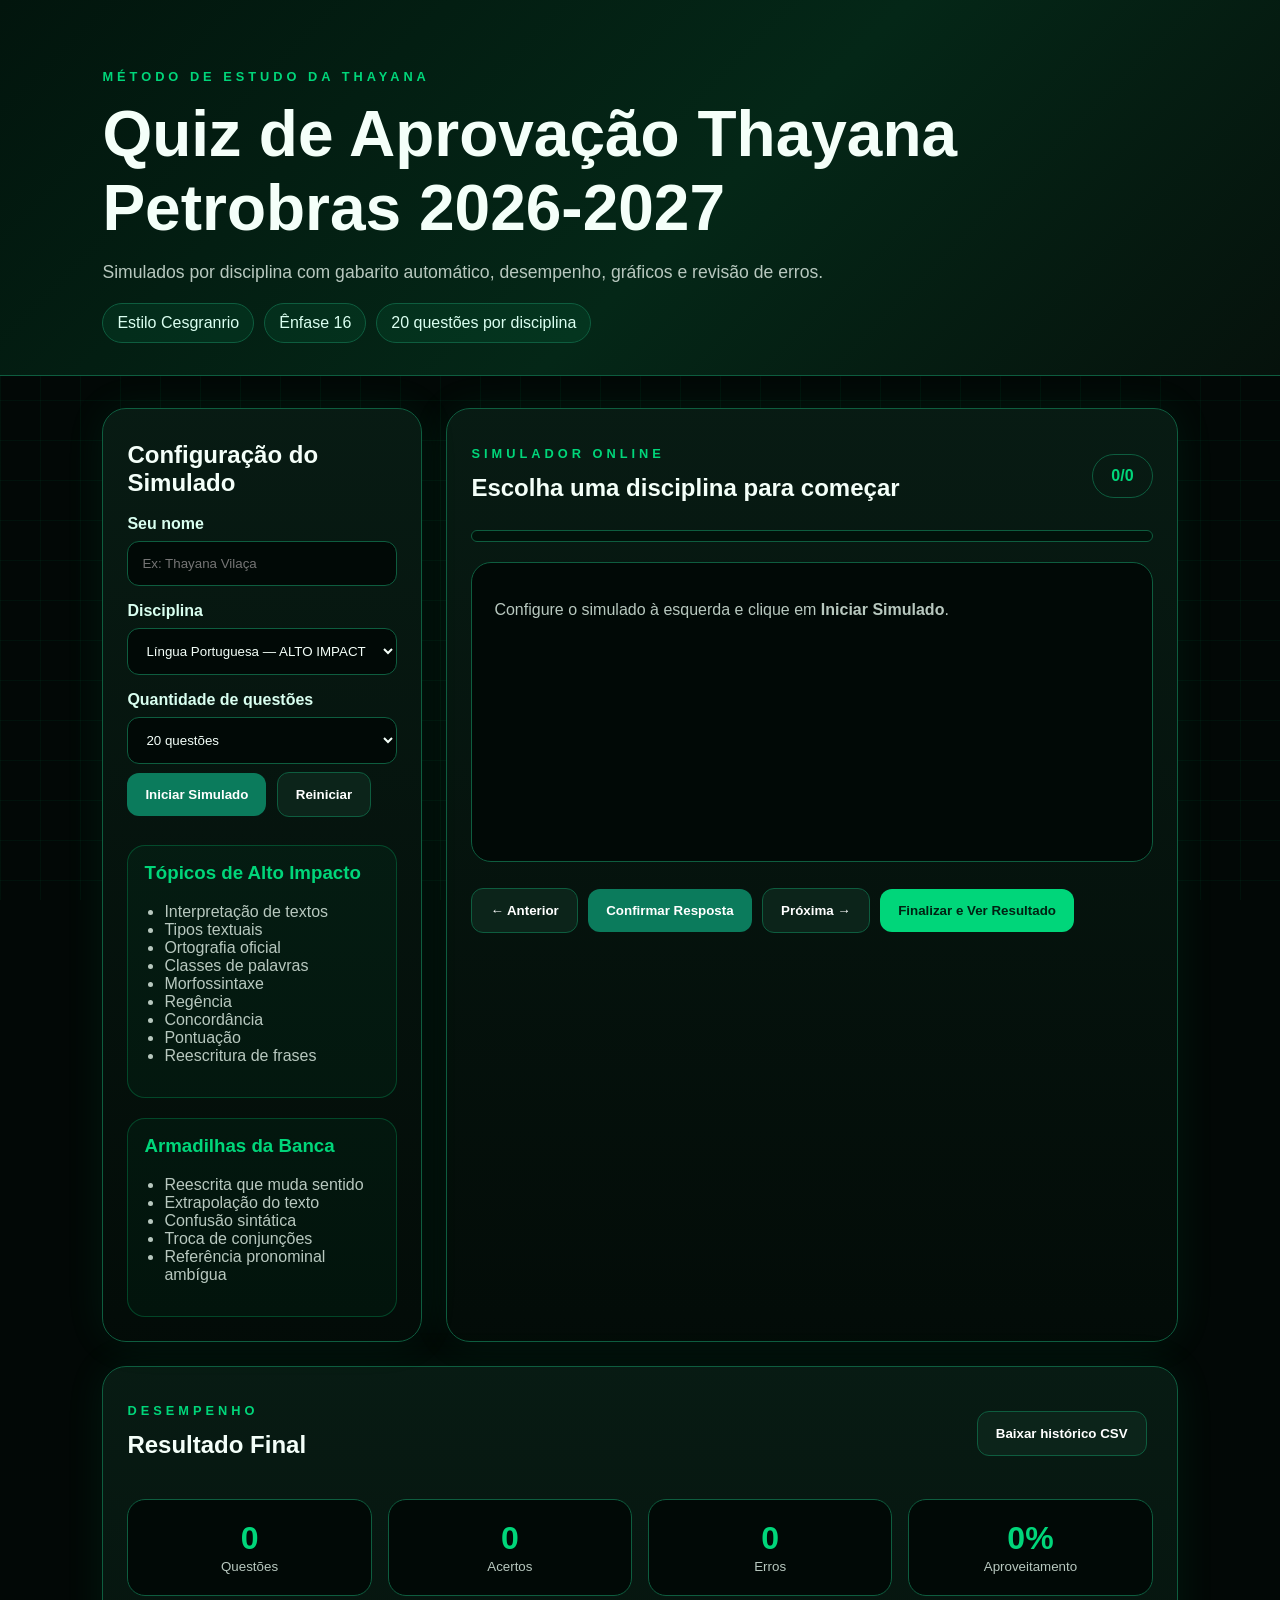
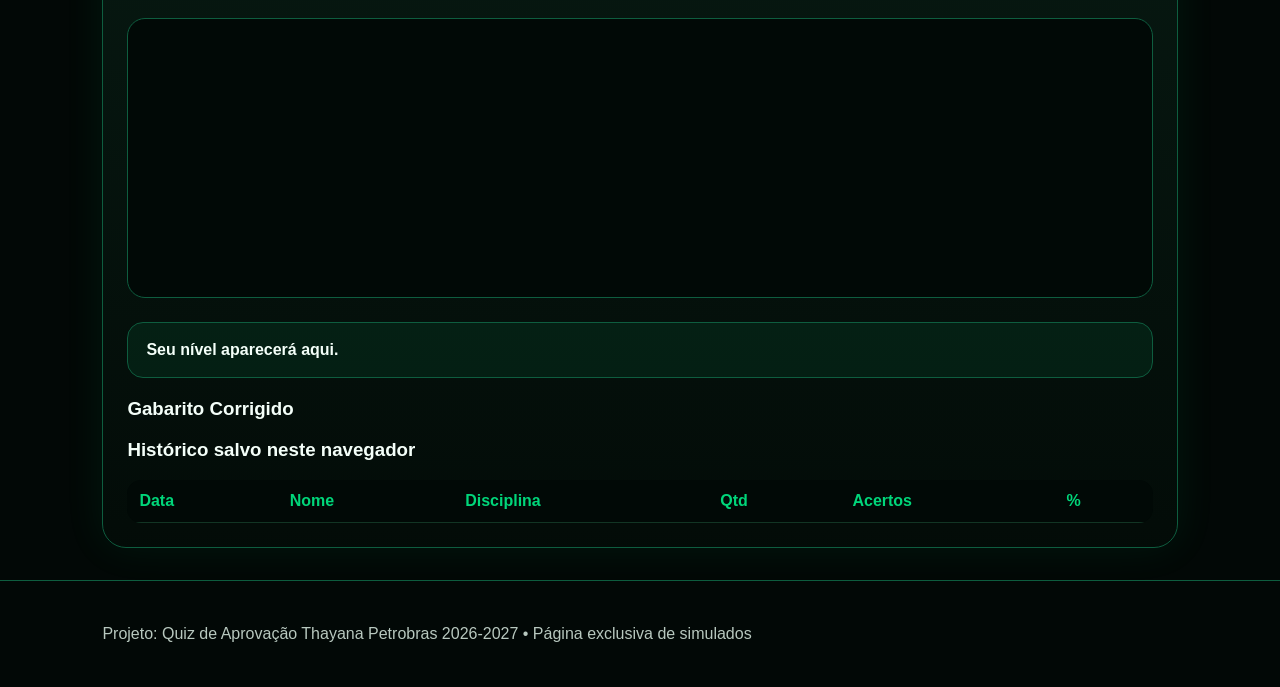
==== quiz.html @ 4c6f1f70 "Add files via upload" ====
<!DOCTYPE html>
<html lang="pt-BR">
<head>
  <meta charset="UTF-8" />
  <meta name="viewport" content="width=device-width, initial-scale=1.0" />
  <title>Quiz de Aprovação Thayana Petrobras 2026-2027</title>
  <link rel="stylesheet" href="quiz.css" />
</head>
<body>
  <div class="bg-grid"></div>

  <header class="hero">
    <div class="hero-content">
      <p class="eyebrow">Método de Estudo da Thayana</p>
      <h1>Quiz de Aprovação Thayana Petrobras 2026-2027</h1>
      <p class="subtitle">Simulados por disciplina com gabarito automático, desempenho, gráficos e revisão de erros.</p>
      <div class="hero-badges">
        <span>Estilo Cesgranrio</span>
        <span>Ênfase 16</span>
        <span>20 questões por disciplina</span>
      </div>
    </div>
  </header>

  <main class="app">
    <section class="panel config-panel">
      <h2>Configuração do Simulado</h2>
      <label for="studentName">Seu nome</label>
      <input id="studentName" type="text" placeholder="Ex: Thayana Vilaça" />

      <label for="disciplineSelect">Disciplina</label>
      <select id="disciplineSelect"></select>

      <label for="amountSelect">Quantidade de questões</label>
      <select id="amountSelect">
        <option value="5">5 questões</option>
        <option value="10">10 questões</option>
        <option value="15">15 questões</option>
        <option value="20" selected>20 questões</option>
      </select>

      <button id="startBtn" class="primary">Iniciar Simulado</button>
      <button id="restartBtn" class="secondary">Reiniciar</button>

      <div class="topic-box">
        <h3>Tópicos de Alto Impacto</h3>
        <ul id="topicList"></ul>
      </div>

      <div class="trap-box">
        <h3>Armadilhas da Banca</h3>
        <ul id="trapList"></ul>
      </div>
    </section>

    <section class="panel quiz-panel">
      <div class="quiz-top">
        <div>
          <p class="eyebrow">Simulador Online</p>
          <h2 id="quizTitle">Escolha uma disciplina para começar</h2>
        </div>
        <div class="score-pill"><span id="questionCounter">0/0</span></div>
      </div>
      <div class="progress"><div id="progressBar"></div></div>
      <div id="questionArea" class="question-card">
        <p class="empty">Configure o simulado à esquerda e clique em <strong>Iniciar Simulado</strong>.</p>
      </div>
      <div class="actions">
        <button id="prevBtn" class="secondary">← Anterior</button>
        <button id="confirmBtn" class="primary">Confirmar Resposta</button>
        <button id="nextBtn" class="secondary">Próxima →</button>
        <button id="finishBtn" class="success">Finalizar e Ver Resultado</button>
      </div>
    </section>

    <section class="panel result-panel">
      <div class="result-header">
        <div>
          <p class="eyebrow">Desempenho</p>
          <h2>Resultado Final</h2>
        </div>
        <button id="downloadCsvBtn" class="secondary">Baixar histórico CSV</button>
      </div>

      <div class="stats">
        <div class="stat"><span id="totalQuestions">0</span><small>Questões</small></div>
        <div class="stat"><span id="totalCorrect">0</span><small>Acertos</small></div>
        <div class="stat"><span id="totalWrong">0</span><small>Erros</small></div>
        <div class="stat"><span id="accuracy">0%</span><small>Aproveitamento</small></div>
      </div>

      <canvas id="resultChart" width="600" height="260"></canvas>
      <div id="levelBox" class="level-box">Seu nível aparecerá aqui.</div>

      <h3>Gabarito Corrigido</h3>
      <div id="answerKey" class="answer-key"></div>

      <h3>Histórico salvo neste navegador</h3>
      <div class="table-wrap">
        <table>
          <thead>
            <tr><th>Data</th><th>Nome</th><th>Disciplina</th><th>Qtd</th><th>Acertos</th><th>%</th></tr>
          </thead>
          <tbody id="historyTable"></tbody>
        </table>
      </div>
    </section>
  </main>

  <footer>
    <p>Projeto: Quiz de Aprovação Thayana Petrobras 2026-2027 • Página exclusiva de simulados</p>
  </footer>
  <script src="quiz.js"></script>
</body>
</html>
---- quiz.css ----
:root{--bg:#020806;--card:#06140f;--green:#00d67a;--green2:#0b7b5c;--line:#0e5d3f;--text:#f4fff9;--muted:#b8c8bf;--danger:#ff5959;--warn:#ffd166}
*{box-sizing:border-box} body{margin:0;font-family:Arial,Helvetica,sans-serif;background:var(--bg);color:var(--text)}
.bg-grid{position:fixed;inset:0;z-index:-1;background:linear-gradient(rgba(0,214,122,.05) 1px,transparent 1px),linear-gradient(90deg,rgba(0,214,122,.05) 1px,transparent 1px);background-size:40px 40px}
.hero{padding:56px 8% 32px;background:linear-gradient(135deg,#02150d,#042717 55%,#06120c);border-bottom:1px solid var(--line)}
.eyebrow{color:var(--green);text-transform:uppercase;letter-spacing:4px;font-weight:800;font-size:.8rem}
h1{font-size:clamp(2rem,5vw,4rem);margin:8px 0} h2{margin:8px 0 18px}
.subtitle{color:var(--muted);font-size:1.1rem;max-width:780px}.hero-badges{display:flex;gap:10px;flex-wrap:wrap;margin-top:20px}
.hero-badges span{border:1px solid var(--line);background:rgba(0,214,122,.08);padding:10px 14px;border-radius:999px;color:#dbfff1}
.app{display:grid;grid-template-columns:320px 1fr;gap:24px;padding:32px 8%}
.panel{background:linear-gradient(180deg,rgba(8,28,20,.96),rgba(3,12,8,.96));border:1px solid var(--line);border-radius:24px;padding:24px;box-shadow:0 0 40px rgba(0,214,122,.08)}
.config-panel{position:sticky;top:16px;align-self:start} label{display:block;margin:16px 0 8px;color:#d9fff0;font-weight:700}
input,select{width:100%;padding:14px;border-radius:12px;border:1px solid var(--line);background:#010906;color:var(--text);outline:none}
button{border:0;border-radius:12px;padding:14px 18px;font-weight:800;cursor:pointer;margin:8px 6px 8px 0}.primary{background:var(--green2);color:white}.secondary{background:#0c241a;color:white;border:1px solid var(--line)}.success{background:var(--green);color:#002213}button:hover{filter:brightness(1.15)}
.topic-box,.trap-box{margin-top:20px;padding:16px;border:1px solid rgba(0,214,122,.25);border-radius:18px;background:rgba(0,214,122,.04)}.topic-box h3,.trap-box h3{margin-top:0;color:var(--green)}ul{padding-left:20px;color:var(--muted)}
.quiz-top,.result-header{display:flex;align-items:center;justify-content:space-between;gap:20px}.score-pill{border:1px solid var(--line);border-radius:999px;padding:12px 18px;color:var(--green);font-weight:900}
.progress{width:100%;height:12px;background:#01110a;border-radius:999px;overflow:hidden;border:1px solid var(--line);margin:10px 0 20px}#progressBar{height:100%;width:0%;background:linear-gradient(90deg,var(--green2),var(--green));transition:.3s}
.question-card{min-height:300px;border:1px solid var(--line);border-radius:20px;padding:22px;background:#010906}.empty{color:var(--muted)}.question-title{font-size:1.15rem;line-height:1.5;margin-bottom:18px}
.option{display:block;padding:14px;margin:10px 0;border:1px solid #173b2c;border-radius:12px;cursor:pointer;color:#eafff7}.option:hover{border-color:var(--green)}.option input{width:auto;margin-right:10px}.option.correct{border-color:var(--green);background:rgba(0,214,122,.12)}.option.wrong{border-color:var(--danger);background:rgba(255,89,89,.12)}
.feedback{margin-top:18px;padding:14px;border-radius:12px;background:#081d14;border-left:4px solid var(--green);color:#eafff7}.feedback.wrong{border-left-color:var(--danger)}.actions{margin-top:18px}
.result-panel{grid-column:1/-1}.stats{display:grid;grid-template-columns:repeat(4,1fr);gap:16px;margin:22px 0}.stat{border:1px solid var(--line);border-radius:18px;padding:20px;background:#010906;text-align:center}.stat span{display:block;font-size:2rem;color:var(--green);font-weight:900}.stat small{color:var(--muted)}
canvas{width:100%;max-height:280px;background:#010906;border:1px solid var(--line);border-radius:18px;padding:12px}.level-box{margin:20px 0;padding:18px;border-radius:16px;border:1px solid var(--line);background:rgba(0,214,122,.08);font-weight:800}.answer-key .key-item{border-bottom:1px solid #123524;padding:12px 0;color:#dfffee}.table-wrap{overflow:auto}table{width:100%;border-collapse:collapse;background:#010906;border-radius:14px;overflow:hidden}th,td{padding:12px;border-bottom:1px solid #123524;text-align:left}th{color:var(--green)}
footer{padding:28px 8%;color:var(--muted);border-top:1px solid var(--line)}
@media(max-width:900px){.app{grid-template-columns:1fr;padding:20px}.config-panel{position:static}.stats{grid-template-columns:repeat(2,1fr)}.quiz-top,.result-header{align-items:flex-start;flex-direction:column}}
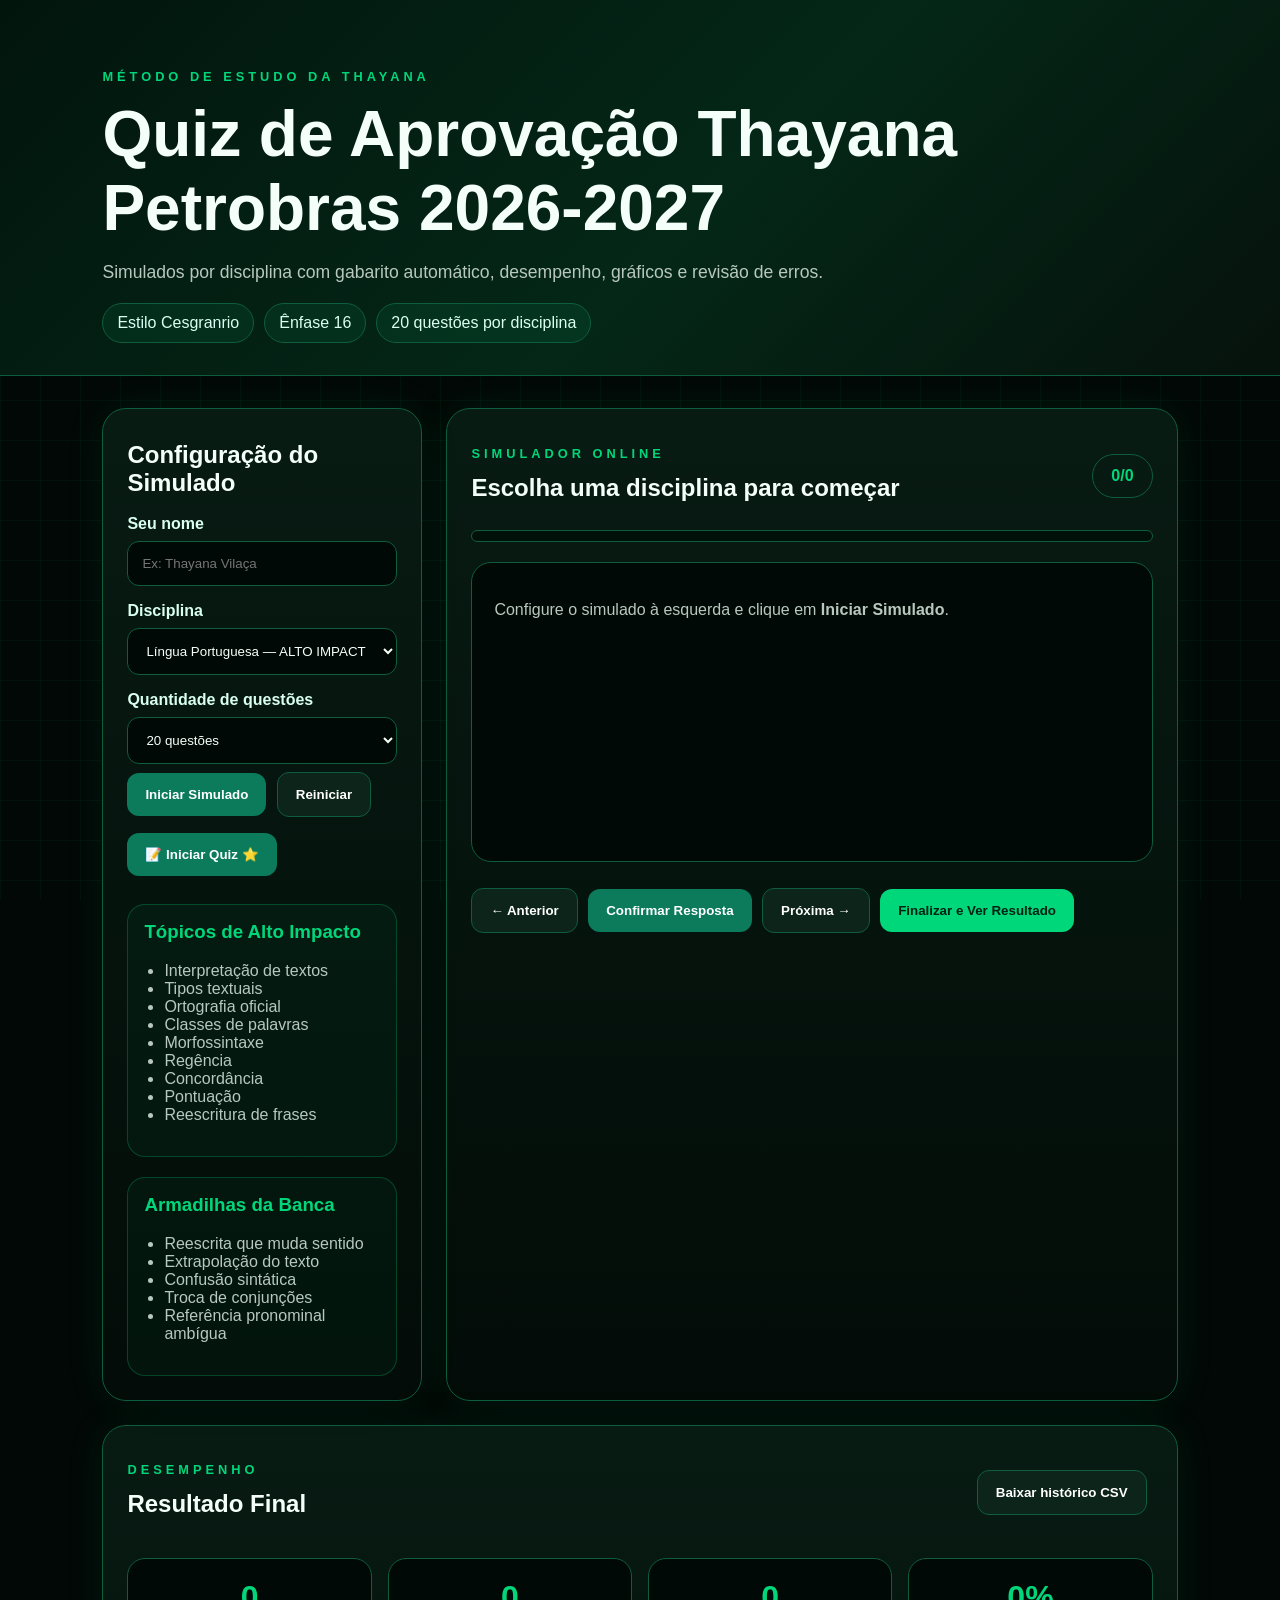
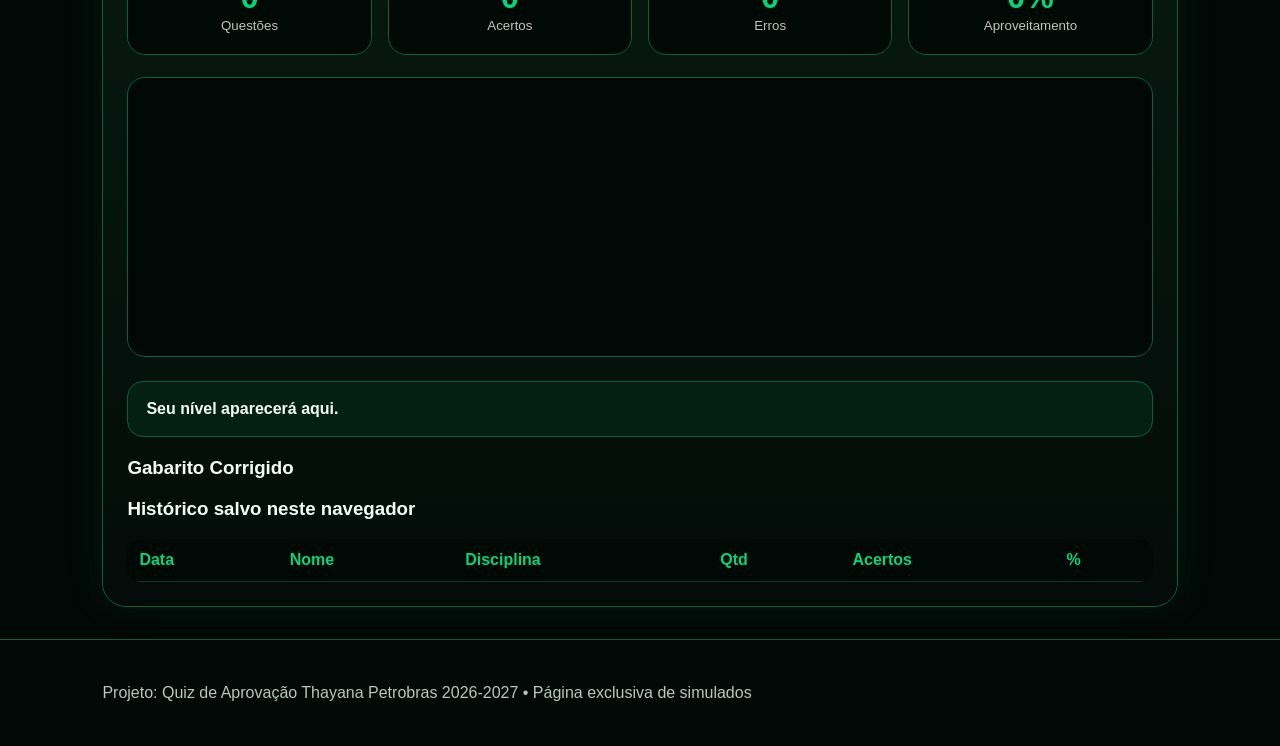
==== commit fae48ab4: "Update quiz.html" ====
--- a/quiz.html
+++ b/quiz.html
@@ -41,6 +41,7 @@
 
       <button id="startBtn" class="primary">Iniciar Simulado</button>
       <button id="restartBtn" class="secondary">Reiniciar</button>
+      <button class="primary">📝 Iniciar Quiz ⭐</button>
 
       <div class="topic-box">
         <h3>Tópicos de Alto Impacto</h3>
@@ -112,4 +113,4 @@
   </footer>
   <script src="quiz.js"></script>
 </body>
-</html>+</html>
--- a/quiz.css
+++ b/quiz.css
@@ -1,23 +1,342 @@
-:root{--bg:#020806;--card:#06140f;--green:#00d67a;--green2:#0b7b5c;--line:#0e5d3f;--text:#f4fff9;--muted:#b8c8bf;--danger:#ff5959;--warn:#ffd166}
-*{box-sizing:border-box} body{margin:0;font-family:Arial,Helvetica,sans-serif;background:var(--bg);color:var(--text)}
-.bg-grid{position:fixed;inset:0;z-index:-1;background:linear-gradient(rgba(0,214,122,.05) 1px,transparent 1px),linear-gradient(90deg,rgba(0,214,122,.05) 1px,transparent 1px);background-size:40px 40px}
-.hero{padding:56px 8% 32px;background:linear-gradient(135deg,#02150d,#042717 55%,#06120c);border-bottom:1px solid var(--line)}
-.eyebrow{color:var(--green);text-transform:uppercase;letter-spacing:4px;font-weight:800;font-size:.8rem}
-h1{font-size:clamp(2rem,5vw,4rem);margin:8px 0} h2{margin:8px 0 18px}
-.subtitle{color:var(--muted);font-size:1.1rem;max-width:780px}.hero-badges{display:flex;gap:10px;flex-wrap:wrap;margin-top:20px}
-.hero-badges span{border:1px solid var(--line);background:rgba(0,214,122,.08);padding:10px 14px;border-radius:999px;color:#dbfff1}
-.app{display:grid;grid-template-columns:320px 1fr;gap:24px;padding:32px 8%}
-.panel{background:linear-gradient(180deg,rgba(8,28,20,.96),rgba(3,12,8,.96));border:1px solid var(--line);border-radius:24px;padding:24px;box-shadow:0 0 40px rgba(0,214,122,.08)}
-.config-panel{position:sticky;top:16px;align-self:start} label{display:block;margin:16px 0 8px;color:#d9fff0;font-weight:700}
-input,select{width:100%;padding:14px;border-radius:12px;border:1px solid var(--line);background:#010906;color:var(--text);outline:none}
-button{border:0;border-radius:12px;padding:14px 18px;font-weight:800;cursor:pointer;margin:8px 6px 8px 0}.primary{background:var(--green2);color:white}.secondary{background:#0c241a;color:white;border:1px solid var(--line)}.success{background:var(--green);color:#002213}button:hover{filter:brightness(1.15)}
-.topic-box,.trap-box{margin-top:20px;padding:16px;border:1px solid rgba(0,214,122,.25);border-radius:18px;background:rgba(0,214,122,.04)}.topic-box h3,.trap-box h3{margin-top:0;color:var(--green)}ul{padding-left:20px;color:var(--muted)}
-.quiz-top,.result-header{display:flex;align-items:center;justify-content:space-between;gap:20px}.score-pill{border:1px solid var(--line);border-radius:999px;padding:12px 18px;color:var(--green);font-weight:900}
-.progress{width:100%;height:12px;background:#01110a;border-radius:999px;overflow:hidden;border:1px solid var(--line);margin:10px 0 20px}#progressBar{height:100%;width:0%;background:linear-gradient(90deg,var(--green2),var(--green));transition:.3s}
-.question-card{min-height:300px;border:1px solid var(--line);border-radius:20px;padding:22px;background:#010906}.empty{color:var(--muted)}.question-title{font-size:1.15rem;line-height:1.5;margin-bottom:18px}
-.option{display:block;padding:14px;margin:10px 0;border:1px solid #173b2c;border-radius:12px;cursor:pointer;color:#eafff7}.option:hover{border-color:var(--green)}.option input{width:auto;margin-right:10px}.option.correct{border-color:var(--green);background:rgba(0,214,122,.12)}.option.wrong{border-color:var(--danger);background:rgba(255,89,89,.12)}
-.feedback{margin-top:18px;padding:14px;border-radius:12px;background:#081d14;border-left:4px solid var(--green);color:#eafff7}.feedback.wrong{border-left-color:var(--danger)}.actions{margin-top:18px}
-.result-panel{grid-column:1/-1}.stats{display:grid;grid-template-columns:repeat(4,1fr);gap:16px;margin:22px 0}.stat{border:1px solid var(--line);border-radius:18px;padding:20px;background:#010906;text-align:center}.stat span{display:block;font-size:2rem;color:var(--green);font-weight:900}.stat small{color:var(--muted)}
-canvas{width:100%;max-height:280px;background:#010906;border:1px solid var(--line);border-radius:18px;padding:12px}.level-box{margin:20px 0;padding:18px;border-radius:16px;border:1px solid var(--line);background:rgba(0,214,122,.08);font-weight:800}.answer-key .key-item{border-bottom:1px solid #123524;padding:12px 0;color:#dfffee}.table-wrap{overflow:auto}table{width:100%;border-collapse:collapse;background:#010906;border-radius:14px;overflow:hidden}th,td{padding:12px;border-bottom:1px solid #123524;text-align:left}th{color:var(--green)}
-footer{padding:28px 8%;color:var(--muted);border-top:1px solid var(--line)}
-@media(max-width:900px){.app{grid-template-columns:1fr;padding:20px}.config-panel{position:static}.stats{grid-template-columns:repeat(2,1fr)}.quiz-top,.result-header{align-items:flex-start;flex-direction:column}}+:root {
+  --bg: #020806;
+  --card: #06140f;
+  --green: #00d67a;
+  --green2: #0b7b5c;
+  --line: #0e5d3f;
+  --text: #f4fff9;
+  --muted: #b8c8bf;
+  --danger: #ff5959;
+  --warn: #ffd166;
+}
+
+* {
+  box-sizing: border-box;
+}
+
+body {
+  margin: 0;
+  font-family: Arial, Helvetica, sans-serif;
+  background: var(--bg);
+  color: var(--text);
+}
+
+.bg-grid {
+  position: fixed;
+  inset: 0;
+  z-index: -1;
+  background: linear-gradient(rgba(0, 214, 122, .05) 1px, transparent 1px), linear-gradient(90deg, rgba(0, 214, 122, .05) 1px, transparent 1px);
+  background-size: 40px 40px;
+}
+
+.hero {
+  padding: 56px 8% 32px;
+  background: linear-gradient(135deg, #02150d, #042717 55%, #06120c);
+  border-bottom: 1px solid var(--line);
+}
+
+.eyebrow {
+  color: var(--green);
+  text-transform: uppercase;
+  letter-spacing: 4px;
+  font-weight: 800;
+  font-size: .8rem;
+}
+
+h1 {
+  font-size: clamp(2rem, 5vw, 4rem);
+  margin: 8px 0;
+}
+
+h2 {
+  margin: 8px 0 18px;
+}
+
+.subtitle {
+  color: var(--muted);
+  font-size: 1.1rem;
+  max-width: 780px;
+}
+
+.hero-badges {
+  display: flex;
+  gap: 10px;
+  flex-wrap: wrap;
+  margin-top: 20px;
+}
+
+.hero-badges span {
+  border: 1px solid var(--line);
+  background: rgba(0, 214, 122, .08);
+  padding: 10px 14px;
+  border-radius: 999px;
+  color: #dbfff1;
+}
+
+.app {
+  display: grid;
+  grid-template-columns: 320px 1fr;
+  gap: 24px;
+  padding: 32px 8%;
+}
+
+.panel {
+  background: linear-gradient(180deg, rgba(8, 28, 20, .96), rgba(3, 12, 8, .96));
+  border: 1px solid var(--line);
+  border-radius: 24px;
+  padding: 24px;
+  box-shadow: 0 0 40px rgba(0, 214, 122, .08);
+}
+
+.config-panel {
+  position: sticky;
+  top: 16px;
+  align-self: start;
+}
+
+label {
+  display: block;
+  margin: 16px 0 8px;
+  color: #d9fff0;
+  font-weight: 700;
+}
+
+input,
+select {
+  width: 100%;
+  padding: 14px;
+  border-radius: 12px;
+  border: 1px solid var(--line);
+  background: #010906;
+  color: var(--text);
+  outline: none;
+}
+
+button {
+  border: 0;
+  border-radius: 12px;
+  padding: 14px 18px;
+  font-weight: 800;
+  cursor: pointer;
+  margin: 8px 6px 8px 0;
+}
+
+.primary {
+  background: var(--green2);
+  color: white;
+}
+
+.secondary {
+  background: #0c241a;
+  color: white;
+  border: 1px solid var(--line);
+}
+
+.success {
+  background: var(--green);
+  color: #002213;
+}
+
+button:hover {
+  filter: brightness(1.15);
+}
+
+.topic-box,
+.trap-box {
+  margin-top: 20px;
+  padding: 16px;
+  border: 1px solid rgba(0, 214, 122, .25);
+  border-radius: 18px;
+  background: rgba(0, 214, 122, .04);
+}
+
+.topic-box h3,
+.trap-box h3 {
+  margin-top: 0;
+  color: var(--green);
+}
+
+ul {
+  padding-left: 20px;
+  color: var(--muted);
+}
+
+.quiz-top,
+.result-header {
+  display: flex;
+  align-items: center;
+  justify-content: space-between;
+  gap: 20px;
+}
+
+.score-pill {
+  border: 1px solid var(--line);
+  border-radius: 999px;
+  padding: 12px 18px;
+  color: var(--green);
+  font-weight: 900;
+}
+
+.progress {
+  width: 100%;
+  height: 12px;
+  background: #01110a;
+  border-radius: 999px;
+  overflow: hidden;
+  border: 1px solid var(--line);
+  margin: 10px 0 20px;
+}
+
+#progressBar {
+  height: 100%;
+  width: 0%;
+  background: linear-gradient(90deg, var(--green2), var(--green));
+  transition: .3s;
+}
+
+.question-card {
+  min-height: 300px;
+  border: 1px solid var(--line);
+  border-radius: 20px;
+  padding: 22px;
+  background: #010906;
+}
+
+.empty {
+  color: var(--muted);
+}
+
+.question-title {
+  font-size: 1.15rem;
+  line-height: 1.5;
+  margin-bottom: 18px;
+}
+
+.option {
+  display: block;
+  padding: 14px;
+  margin: 10px 0;
+  border: 1px solid #173b2c;
+  border-radius: 12px;
+  cursor: pointer;
+  color: #eafff7;
+}
+
+.option:hover {
+  border-color: var(--green);
+}
+
+.option input {
+  width: auto;
+  margin-right: 10px;
+}
+
+.option.correct {
+  border-color: var(--green);
+  background: rgba(0, 214, 122, .12);
+}
+
+.option.wrong {
+  border-color: var(--danger);
+  background: rgba(255, 89, 89, .12);
+}
+
+.feedback {
+  margin-top: 18px;
+  padding: 14px;
+  border-radius: 12px;
+  background: #081d14;
+  border-left: 4px solid var(--green);
+  color: #eafff7;
+}
+
+.feedback.wrong {
+  border-left-color: var(--danger);
+}
+
+.actions {
+  margin-top: 18px;
+}
+
+.result-panel {
+  grid-column: 1 / -1;
+}
+
+.stats {
+  display: grid;
+  grid-template-columns: repeat(4, 1fr);
+  gap: 16px;
+  margin: 22px 0;
+}
+
+.stat {
+  border: 1px solid var(--line);
+  border-radius: 18px;
+  padding: 20px;
+  background: #010906;
+  text-align: center;
+}
+
+.stat span {
+  display: block;
+  font-size: 2rem;
+  color: var(--green);
+  font-weight: 900;
+}
+
+.stat small {
+  color: var(--muted);
+}
+
+canvas {
+  width: 100%;
+  max-height: 280px;
+  background: #010906;
+  border: 1px solid var(--line);
+  border-radius: 18px;
+  padding: 12px;
+}
+
+.level-box {
+  margin: 20px 0;
+  padding: 18px;
+  border-radius: 16px;
+  border: 1px solid var(--line);
+  background: rgba(0, 214, 122, .08);
+  font-weight: 800;
+}
+
+.answer-key .key-item {
+  border-bottom: 1px solid #123524;
+  padding: 12px 0;
+  color: #dfffee;
+}
+
+.table-wrap {
+  overflow: auto;
+}
+
+table {
+  width: 100%;
+  border-collapse: collapse;
+  background: #010906;
+  border-radius: 14px;
+  overflow: hidden;
+}
+
+th,
+td {
+  padding: 12px;
+  border-bottom: 1px solid #123524;
+  text-align: left;
+}
+
+th {
+  color: var(--green);
+}
+
+footer {
+  padding: 28px 8%;
+  color: var(--muted);
+  border-top: 1px solid var(--line);
+}
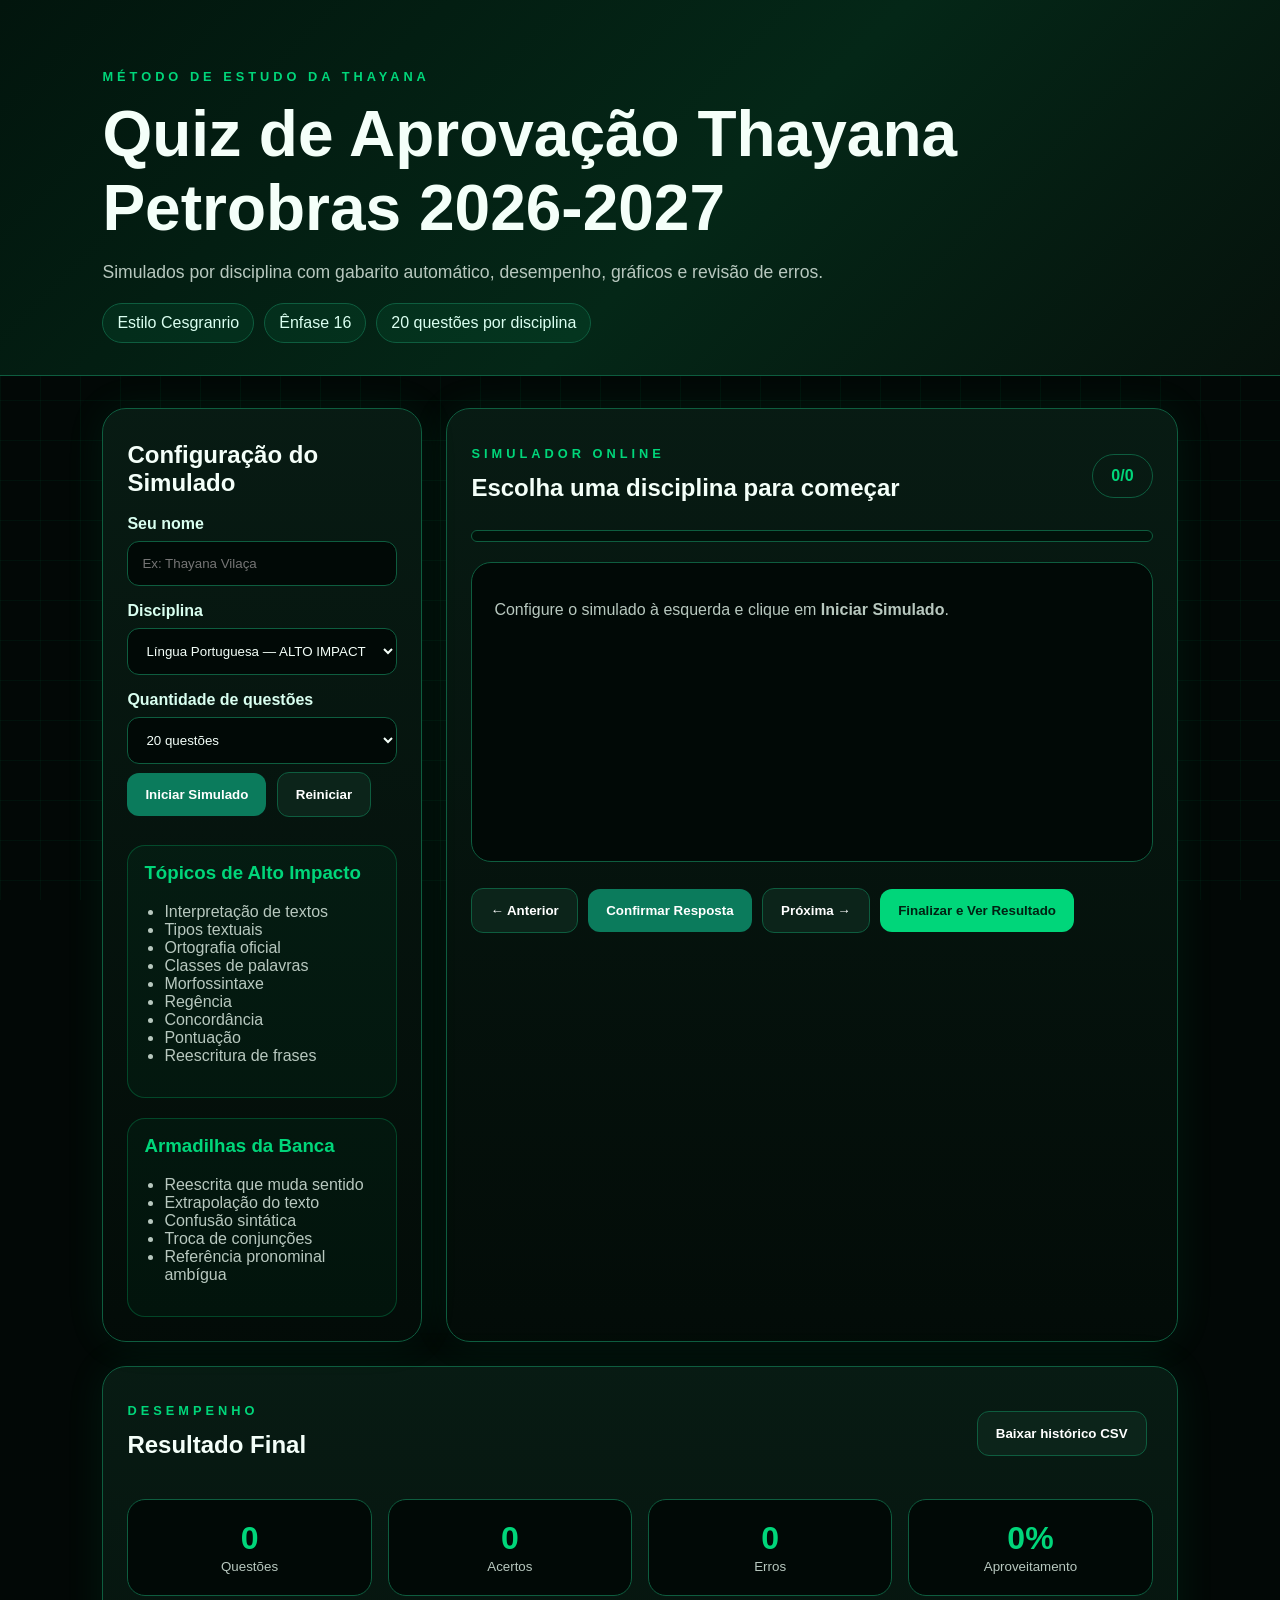
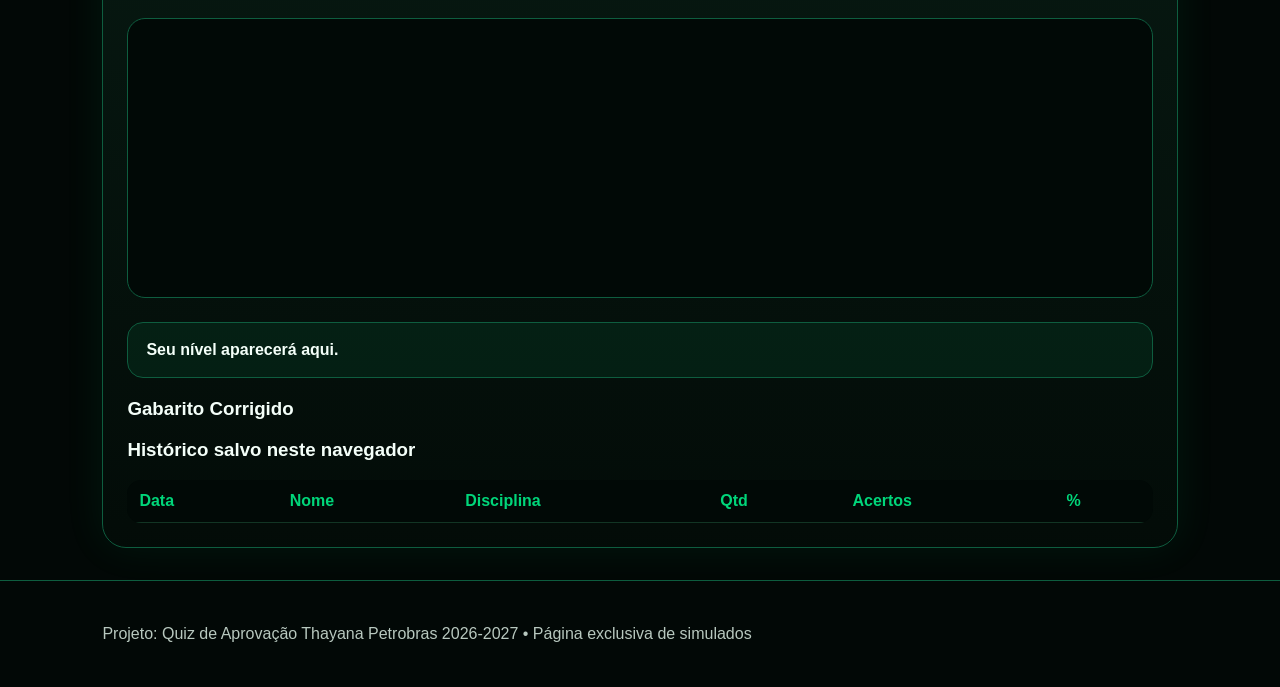
==== commit 53f1479a: "Update quiz.html" ====
--- a/quiz.html
+++ b/quiz.html
@@ -41,7 +41,7 @@
 
       <button id="startBtn" class="primary">Iniciar Simulado</button>
       <button id="restartBtn" class="secondary">Reiniciar</button>
-      <button class="primary">📝 Iniciar Quiz ⭐</button>
+    
 
       <div class="topic-box">
         <h3>Tópicos de Alto Impacto</h3>
